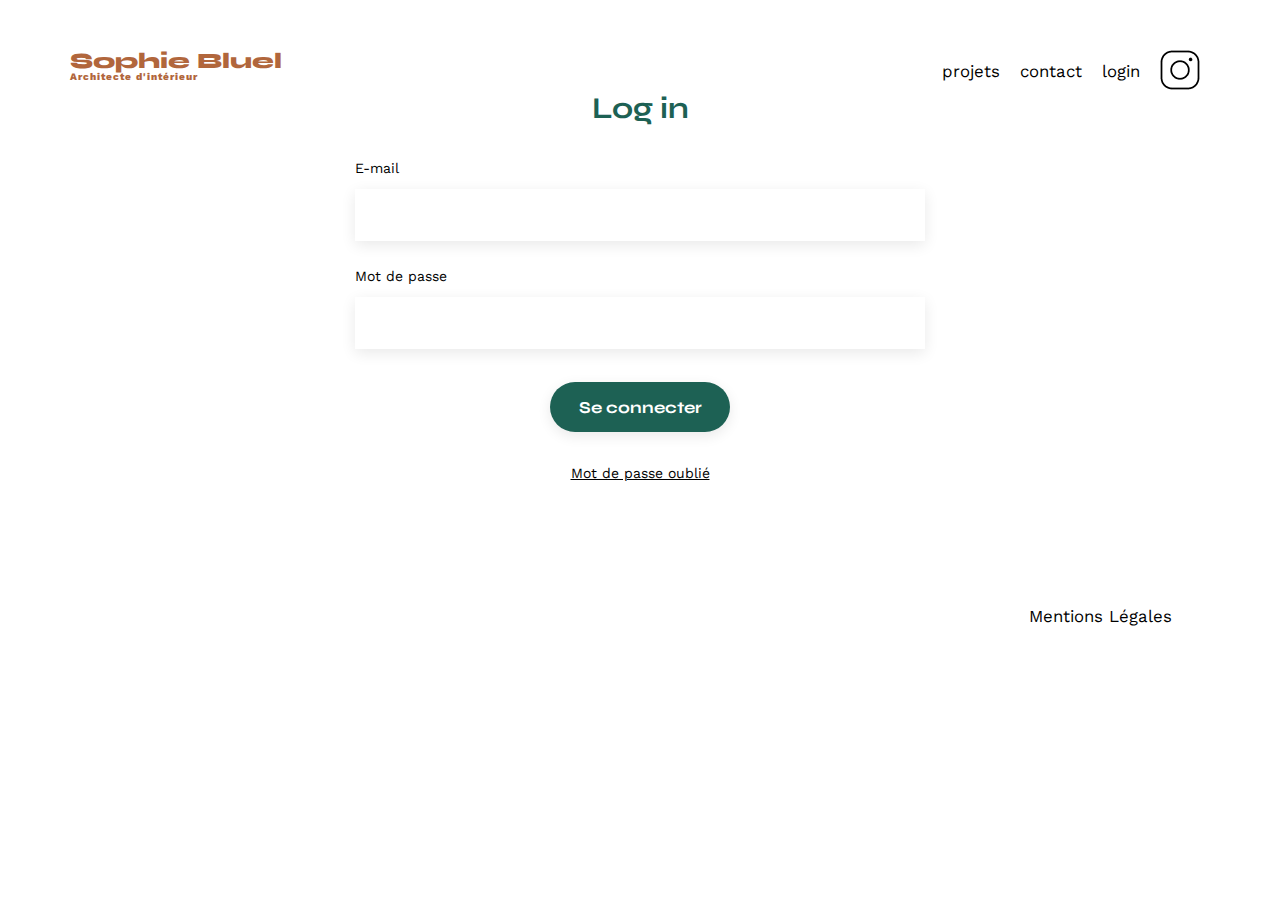
==== views/login.html @ 1dfe1159 "finalized project" ====
<!DOCTYPE html>
<html lang="fr">
    <head>
        <meta charset="UTF-8">
        <title>Sophie Bluel - Architecte d'intérieur</title>
        <meta name="viewport" content="width=device-width, initial-scale=1.0">
        <link rel="preconnect" href="https://fonts.googleapis.com">
        <link rel="preconnect" href="https://fonts.gstatic.com" crossorigin>
        <link href="https://fonts.googleapis.com/css2?family=Syne:wght@700;800&family=Work+Sans&display=swap" rel="stylesheet">
        <meta name="description" content="">
        <link rel="stylesheet" href="../assets/style.css">
    </head>
    <body>
        <header>
            <h1>Sophie Bluel <span>Architecte d'intérieur</span></h1>
            <nav>
                <ul>
                    <li><a href="../index.html#portfolio" class="menu">projets</a></li>
                    <li><a href="../index.html#contact" class="menu">contact</a></li>
                    <li><a href="login.html" class="menu">login</a></li>
                    <li><img src="../assets/icons/instagram.png" alt="Instagram"></li>
                </ul>
            </nav>
        </header>

        <main>
            <section method="POST" id="login">
                <h2>Log in</h2>
                <form id="login_form">
                    <label for="email">E-mail</label>
                    <input type="email" name="email" id="email" required>
                    <label for="password">Mot de passe</label>
                    <input name="password" id="password" required>
                    <input type="submit" value="Se connecter" id="login_submit">
                    <a href="#">Mot de passe oublié</a>
                </form>
            </section>
        </main>
        
        <footer>
            <nav>
                <ul>
                    <li>Mentions Légales</li>
                </ul>
            </nav>
        </footer>
        <script src="./login.js"></script>
    </body>
</html>
---- assets/style.css ----
/* http://meyerweb.com/eric/tools/css/reset/
   v2.0 | 20110126
   License: none (public domain)
*/

html, body, div, span, applet, object, iframe,
h1, h2, h3, h4, h5, h6, p, blockquote, pre,
a, abbr, acronym, address, big, cite, code,
del, dfn, em, img, ins, kbd, q, s, samp,
small, strike, strong, sub, sup, tt, var,
b, u, i, center,
dl, dt, dd, ol, ul, li,
fieldset, form, label, legend,
table, caption, tbody, tfoot, thead, tr, th, td,
article, aside, canvas, details, embed,
figure, figcaption, footer, header, hgroup,
menu, nav, output, ruby, section, summary,
time, mark, audio, video {
	margin: 0;
	padding: 0;
	border: 0;
	font-size: 100%;
	font: inherit;
	vertical-align: baseline;
}
/* HTML5 display-role reset for older browsers */
article, aside, details, figcaption, figure,
footer, header, hgroup, menu, nav, section {
	display: block;
}
body {
	line-height: 1;
}
ol, ul {
	list-style: none;
}
blockquote, q {
	quotes: none;
}
blockquote:before, blockquote:after,
q:before, q:after {
	content: '';
	content: none;
}
table {
	border-collapse: collapse;
	border-spacing: 0;
}
/** end reset css**/
header, main, footer {
	max-width: 1140px;
	margin:auto;
	font-family: 'Work Sans' ;
	font-size: 14px;
}

.admin-header{
	background-color: black;
	color: white;
	text-align: center;
	padding: 20px;
}

.admin-header p{
	display: inline;
	margin-left: 10px;
}

header {
	display: flex;
	justify-content: space-between;
	margin-top: 50px;
}
section {
	margin: 50px 0
}

h1{
	display: flex;
	flex-direction: column;
	font-family: 'Syne';
	font-size: 22px;
	font-weight: 800;
	color: #B1663C
}

h1 > span {
	font-family: 'Work Sans';
	font-size:10px;
	letter-spacing: 0.1em;
;
}

.menu{
	text-decoration: none;
	color: black;
}

.menu:hover{
	color: #B1663C;
}

h2{
	font-family: 'Syne';
	font-weight: 700;
	font-size: 30px;
	color: #1D6154
}
nav ul {
	display: flex;
	align-items: center;
	list-style-type: none;

}
nav li {
	padding: 0 10px;
	font-size: 1.2em;
}

li:hover {
	color: #B1663C;
}
#introduction {
	display: flex;
	align-items: center;
}
#introduction figure {
	flex: 1
}
#introduction img {
	display: block;
	margin: auto;
	width: 80%;
}

#introduction article {
	flex: 1
}
#introduction h2 {
	margin-bottom: 1em;
}

#introduction p {
	margin-bottom: 0.5em;
}
#portfolio h2 {
	text-align: center;
	margin-bottom: 1em;
}

.mes-projets-title{
	display: flex;
    justify-content: center; 
    align-items: center; 
}

.mes-projets-title h2{
	display: inline;
	margin-top: 30px;
	margin-right: 30px;
}

.color-black{
	text-decoration: none;
	color: black;
}

.modal{
	position: fixed;
	display: flex;
	align-items: center;
	justify-content: center;
	top: 0;
	left: 0;
	width: 100%;
	height: 100%;
	background: rgba(0, 0, 0, 0.8);
	z-index: 5;
}

.modal1-title{
	padding-top: 65px;
	font-family: 'Work Sans';
	color: black;
}

.modal-wrapper{
	background-color: #fff;
	width: 631px;
	height: 690px;
	max-width: calc(100vw - 20px);
}

.modal-close{
	display: flex;
	align-items: center;
	justify-content: right;
	margin-top: 15px;
	margin-right: 15px;
}

.modal-close button{
	border: none;
	background-color: #fff;
}

.modal2-close{
	display: flex;
	align-items: center;
	justify-content: space-between;
	margin-top: 15px;
	margin-right: 15px;
	margin-left: 15px;
}

.modal2-close button{
	border: none;
	background-color: #fff;
}

#file{
	display: none;
}

#modal-form{
	margin-left: 100px;
	margin-right: 100px;
}

.upload-image{
	background-color: #E8F1F6;
	display: flex;
	flex-direction: column;
	padding: 15px 80px;
	align-items: center;
	margin-bottom: 15px;
}

#upload-image{
	background-color: #E8F1F6;
	display: flex;
	padding: 0px 80px;
	margin-bottom: 15px;
	align-items: center;
	flex-direction: column;
}

#upload-image img{
	max-width: 100%;
	padding: 0px;
	margin: 0px;
}

.modal2-title{
	padding-top: 30px;
	font-family: 'Work Sans';
	color: black;
}

.form-title, .form-category{
	font-size: 18px;
	color: #3D3D3D;
	font-weight: 700;
}

.form-select, .form-input{
	margin-top: 7px;
	margin-bottom: 15px;
	width: 100%;
	height: 45px;
	box-shadow: 0px 4px 14px 0px #00000017;
	border: none;
}

.form-submit{
	background-color: #A7A7A7;
	color: #FFFFFF;
	font-size: 14px;
	border-radius: 60px;
	padding: 10px 100px;
	border: none;
}

.form-logo{
	margin-bottom: 10px;
}

.form-decoration{
	display: flex;
	align-items: center;
	justify-content: center;
	margin-top: 30px;
	padding-top: 30px;
	border-top: 1px solid #B3B3B3;
}

.upload-image .button{
	background-color: #CBD6DC;
	border-radius: 50px;
	border: none;
	width: 150px;
	padding: 10px;
	color: #306685;
	text-align: center;
}

#modal-gallery{
	display: flex;
	justify-content: left;
	flex-wrap: wrap;
	overflow: auto;
	border-bottom: 1px solid #B3B3B3;
	margin-left: 105px;
	margin-right: 105px;
	padding-bottom: 40px;
}

.modal-images{
	position: relative;
}

.fa-trash-can{
	color: white;
	background-color: black;
	padding: 10px 5px 8px 5px;
	position: absolute;
	top: 6px;
	right: 6px;
}

.modal img{
	max-width: 80px;
	max-height: 140px;
	padding: 2px;
	padding-bottom: 20px;
}

.add-image{
	color: #FFFEF8;
	background-color: #1D6154;
	border: 1px solid #1D6154;
	border-radius: 60px;
	font-size: 19px;
	padding: 7px 40px 7px 40px;
}

.add-image-container{
	display: flex;
	justify-content: center;
	margin-top: 40px;
}

.categories{
	display: flex;
	justify-content: center;
	padding: 20px 0px 60px 0px;
}
.categories button{
	color: #1D6154;
	background-color: #FFFEF8;
	border: 1px solid #1D6154;
	border-radius: 60px;
	font-size: 19px;
	padding: 7px 20px 7px 20px;
	margin: 0px 5px;
}

.categories button:hover{
	color: #FFFEF8;
	background-color: #1D6154;
}

.gallery {
	width: 100%;
	display: grid;
	grid-template-columns: 1fr 1fr 1fr;
	grid-column-gap: 20px;
	grid-row-gap: 20px;
}

.gallery img {
	width: 100%;

}
#contact, #login {
	width: 50%;
	margin: auto;
}
#contact > *, #login > * {
	text-align: center;

}
#contact h2{
	margin-bottom: 20px;
}
#contact form{
	text-align: left;
	margin-top:30px;
	display: flex;
	flex-direction: column;
}

#login form {
	text-align: left;
	margin-top:10px;
	display: flex;
	flex-direction: column;
}

#contact input, #login input {
	height: 50px;
	font-size: 1.2em;
	border: none;
	box-shadow: 0px 4px 14px rgba(0, 0, 0, 0.09);
}
#contact label, #login label{
	margin: 2em 0 1em 0;
}
#contact textarea {
	border: none;
	box-shadow: 0px 4px 14px rgba(0, 0, 0, 0.09);
}

input[type="submit"]{
	font-family: 'Syne';
	font-weight: 700;
	color: white;
	background-color: #1D6154;
	margin : 2em auto ;
	width: 180px;
	text-align: center;
	border-radius: 60px ;
}

footer nav ul {
	display: flex;
	justify-content: flex-end;
	margin: 2em
}

#login a{
	color: black;
	text-align: center;
	margin-bottom: 100px;
}

.hidden{
	display: none;
}
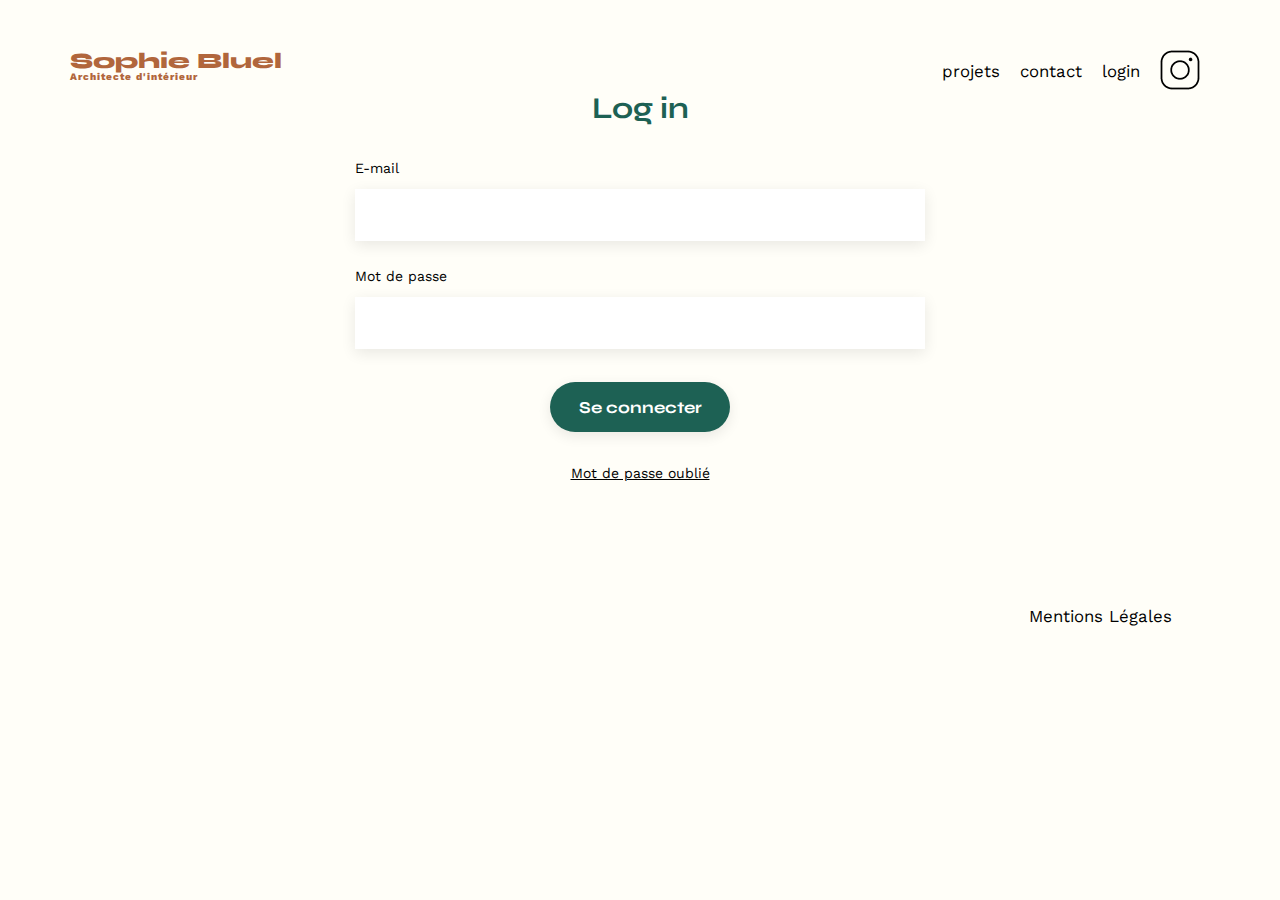
==== commit 674c768e: "changements post-soutenance" ====
--- a/views/login.html
+++ b/views/login.html
@@ -30,7 +30,7 @@
                     <label for="email">E-mail</label>
                     <input type="email" name="email" id="email" required>
                     <label for="password">Mot de passe</label>
-                    <input name="password" id="password" required>
+                    <input type="password" name="password" id="password" required>
                     <input type="submit" value="Se connecter" id="login_submit">
                     <a href="#">Mot de passe oublié</a>
                 </form>
--- a/assets/style.css
+++ b/assets/style.css
@@ -28,6 +28,9 @@
 footer, header, hgroup, menu, nav, section {
 	display: block;
 }
+html{
+	background-color: #FFFEF8;
+}
 body {
 	line-height: 1;
 }
@@ -47,11 +50,15 @@
 	border-spacing: 0;
 }
 /** end reset css**/
-header, main, footer {
+header, main, footer, .edition-mode {
 	max-width: 1140px;
 	margin:auto;
 	font-family: 'Work Sans' ;
 	font-size: 14px;
+}
+
+.edition-mode{
+	font-size: 16px;
 }
 
 .admin-header{
